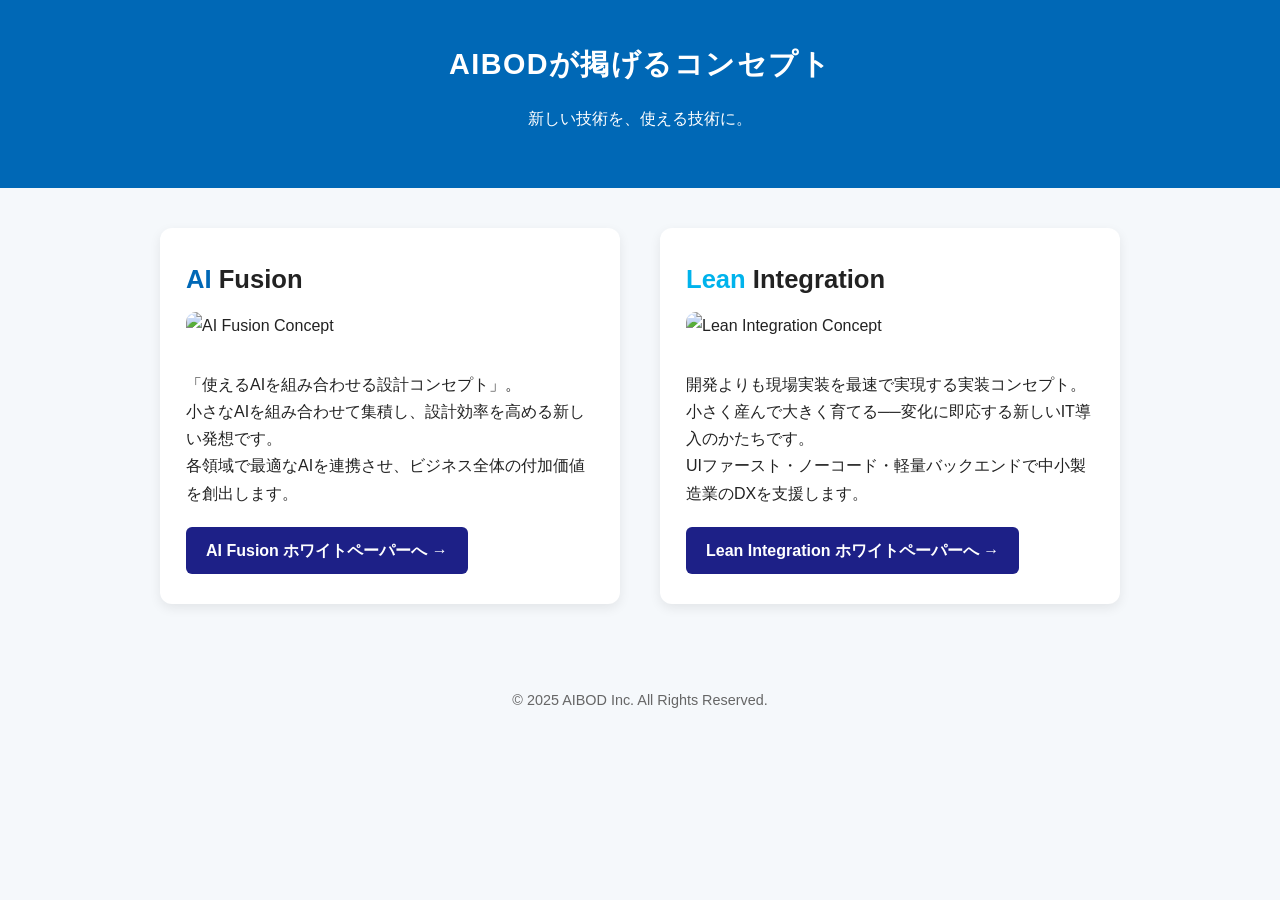
==== index.html @ e81da899 "update index.html" ====
<!doctype html>
<html lang="ja">
<head>
  <meta charset="utf-8">
  <title>AIBOD Concepts｜AI Fusion & Lean Integration</title>
  <meta name="viewport" content="width=device-width, initial-scale=1">
  <style>
    :root {
      --blue: #0068b6;
      --light-blue: #00b3ec;
      --deep-blue: #1d2087;
      --gray-bg: #f5f8fb;
      --text: #222;
    }
    body {
      font-family: -apple-system, BlinkMacSystemFont, "Hiragino Sans", "Meiryo", sans-serif;
      margin: 0;
      background: var(--gray-bg);
      color: var(--text);
      line-height: 1.7;
    }
    header {
      background: var(--blue);
      color: white;
      padding: 40px 20px;
      text-align: center;
    }
    header h1 {
      margin: 0;
      font-size: 1.8rem;
      letter-spacing: .05em;
    }
    .container {
      max-width: 960px;
      margin: 0 auto;
      padding: 40px 20px;
      display: grid;
      gap: 40px;
    }
    .card {
      background: white;
      border-radius: 12px;
      box-shadow: 0 4px 12px rgba(0,0,0,0.08);
      padding: 30px 26px;
      display: flex;
      flex-direction: column;
      justify-content: space-between;
      transition: transform .25s ease, box-shadow .25s ease;
    }
    .card:hover {
      transform: translateY(-4px);
      box-shadow: 0 6px 18px rgba(0,0,0,0.12);
    }
    .card h2 {
      margin: 0;
      font-size: 1.6rem;
    }
    .card p {
      margin: 12px 0 20px;
    }
    .link-btn {
      align-self: flex-start;
      background: var(--deep-blue);
      color: #fff;
      padding: 10px 20px;
      border-radius: 6px;
      text-decoration: none;
      font-weight: 600;
      transition: background .2s ease;
    }
    .link-btn:hover {
      background: var(--blue);
    }
    .fusion h2 span {
      color: var(--blue);
    }
    .lean h2 span {
      color: var(--light-blue);
    }
    footer {
      text-align: center;
      padding: 30px 10px 50px;
      color: #666;
      font-size: .9rem;
    }
    img.hero {
      width: 100%;
      max-width: 320px;
      border-radius: 10px;
      margin: 10px 0 20px;
    }
    @media (min-width: 700px) {
      .container {
        grid-template-columns: 1fr 1fr;
      }
    }
  </style>
</head>
<body>
  <header>
    <h1>AIBODが掲げるコンセプト</h1>
    <p>新しい技術を、使える技術に。</p>
  </header>

  <main class="container">

    <section class="card fusion">
      <h2><span>AI</span> Fusion</h2>
      <img src="dd6811ca-0cfc-44b3-9675-d0b8c3b91d44.png" alt="AI Fusion Concept" class="hero">
      <p>
        「使えるAIを組み合わせる設計コンセプト」。<br>
        小さなAIを組み合わせて集積し、設計効率を高める新しい発想です。<br>
        各領域で最適なAIを連携させ、ビジネス全体の付加価値を創出します。
      </p>
      <a href="aifusion/" class="link-btn">AI Fusion ホワイトペーパーへ →</a>
    </section>

    <section class="card lean">
      <h2><span>Lean</span> Integration</h2>
      <img src="https://aibod-github.github.io/aibod-whitepapers/images/lean_integration.png" alt="Lean Integration Concept" class="hero">
      <p>
        開発よりも現場実装を最速で実現する実装コンセプト。<br>
        小さく産んで大きく育てる──変化に即応する新しいIT導入のかたちです。<br>
        UIファースト・ノーコード・軽量バックエンドで中小製造業のDXを支援します。
      </p>
      <a href="leanintegration/" class="link-btn">Lean Integration ホワイトペーパーへ →</a>
    </section>

  </main>

  <footer>
    <p>© 2025 AIBOD Inc. All Rights Reserved.</p>
  </footer>
</body>
</html>
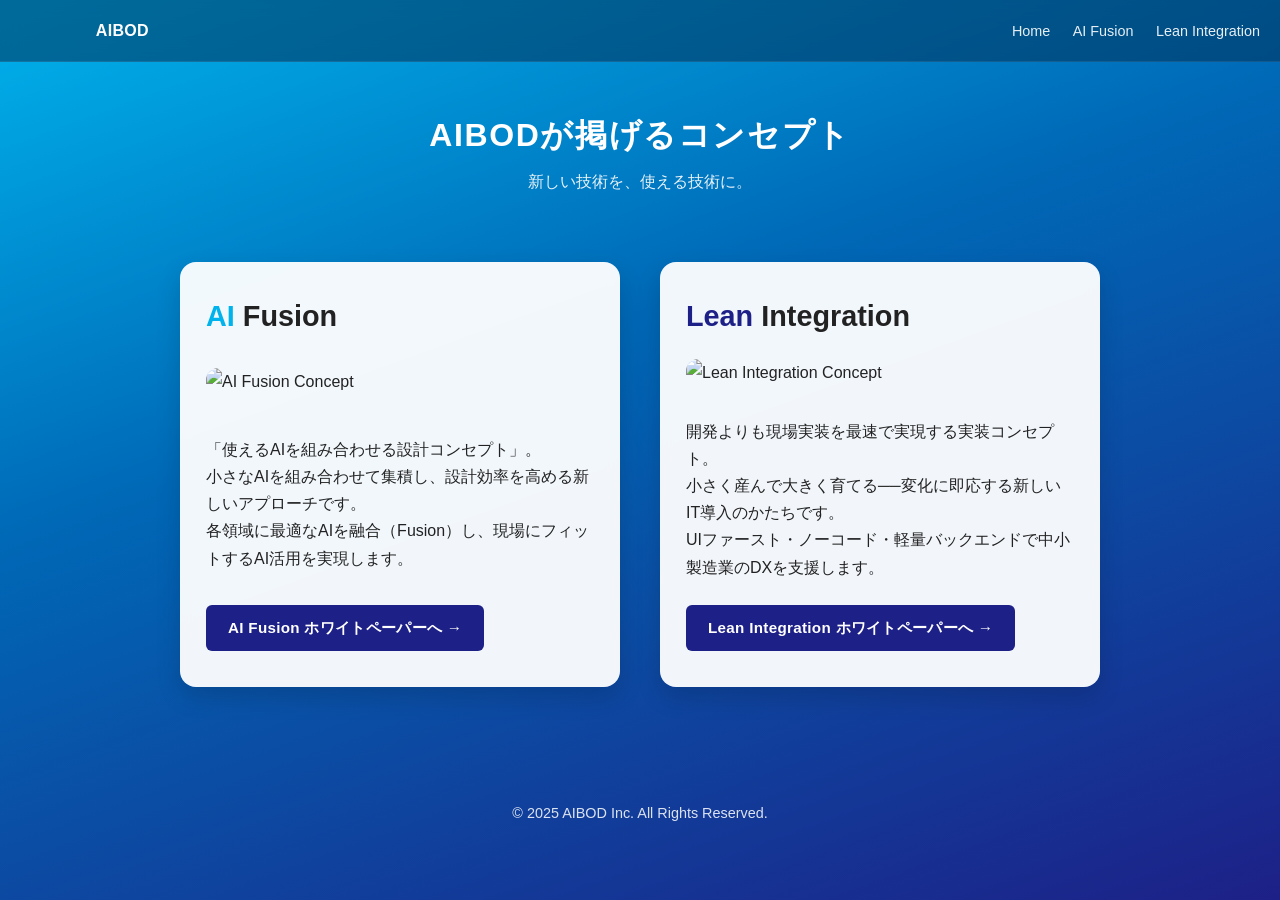
==== commit 4d40d82d: "update" ====
--- a/index.html
+++ b/index.html
@@ -6,116 +6,230 @@
   <meta name="viewport" content="width=device-width, initial-scale=1">
   <style>
     :root {
-      --blue: #0068b6;
-      --light-blue: #00b3ec;
-      --deep-blue: #1d2087;
-      --gray-bg: #f5f8fb;
+      --blue-light: #00b3ec;
+      --blue-mid: #0068b6;
+      --blue-deep: #1d2087;
       --text: #222;
     }
+
+    * {
+      box-sizing: border-box;
+    }
+
     body {
       font-family: -apple-system, BlinkMacSystemFont, "Hiragino Sans", "Meiryo", sans-serif;
       margin: 0;
-      background: var(--gray-bg);
       color: var(--text);
       line-height: 1.7;
-    }
+      background: linear-gradient(160deg, var(--blue-light) 0%, var(--blue-mid) 40%, var(--blue-deep) 100%);
+      min-height: 100vh;
+      display: flex;
+      flex-direction: column;
+      padding-top: 62px; /* navbar分 */
+    }
+
+    /* --- Navbar --- */
+    .navbar {
+      position: fixed;
+      top: 0;
+      left: 0;
+      right: 0;
+      height: 62px;
+      background: rgba(0, 50, 90, 0.55);
+      backdrop-filter: blur(10px);
+      display: flex;
+      align-items: center;
+      justify-content: space-between;
+      padding: 0 20px;
+      z-index: 100;
+      border-bottom: 1px solid rgba(255, 255, 255, 0.08);
+    }
+    .nav-left {
+      display: flex;
+      align-items: center;
+      gap: 10px;
+    }
+    .logo-box {
+      width: 34px;
+      height: 34px;
+      border: 2px solid #fff;
+      border-radius: 8px;
+      display: flex;
+      align-items: center;
+      justify-content: center;
+      font-weight: 700;
+      color: #fff;
+      font-size: 0.78rem;
+      letter-spacing: -0.03em;
+    }
+    .nav-title {
+      color: #fff;
+      font-weight: 600;
+      letter-spacing: .02em;
+    }
+    .nav-right a {
+      color: #fff;
+      text-decoration: none;
+      margin-left: 18px;
+      font-size: 0.9rem;
+      opacity: 0.9;
+      transition: opacity 0.2s ease;
+    }
+    .nav-right a:hover {
+      opacity: 1;
+    }
+
     header {
-      background: var(--blue);
-      color: white;
-      padding: 40px 20px;
       text-align: center;
+      color: #fff;
+      padding: 46px 20px 30px;
     }
     header h1 {
+      font-size: 2.0rem;
       margin: 0;
-      font-size: 1.8rem;
-      letter-spacing: .05em;
-    }
+      letter-spacing: 0.05em;
+    }
+    header p {
+      font-size: 1rem;
+      opacity: 0.9;
+      margin-top: 6px;
+    }
+
     .container {
+      display: grid;
+      gap: 40px;
       max-width: 960px;
       margin: 0 auto;
-      padding: 40px 20px;
-      display: grid;
-      gap: 40px;
-    }
+      padding: 20px 20px 80px;
+    }
+
+    @media (min-width: 720px) {
+      .container {
+        grid-template-columns: 1fr 1fr;
+      }
+    }
+
     .card {
-      background: white;
-      border-radius: 12px;
-      box-shadow: 0 4px 12px rgba(0,0,0,0.08);
-      padding: 30px 26px;
+      background: rgba(255, 255, 255, 0.95);
+      border-radius: 16px;
+      box-shadow: 0 10px 25px rgba(0, 0, 0, 0.15);
+      padding: 30px 26px 36px;
+      text-align: left;
       display: flex;
       flex-direction: column;
       justify-content: space-between;
-      transition: transform .25s ease, box-shadow .25s ease;
-    }
+      transition: transform 0.3s ease, box-shadow 0.3s ease;
+      backdrop-filter: blur(6px);
+      animation: fadeInUp 1s ease both;
+    }
+
     .card:hover {
-      transform: translateY(-4px);
-      box-shadow: 0 6px 18px rgba(0,0,0,0.12);
-    }
+      transform: translateY(-6px);
+      box-shadow: 0 16px 30px rgba(0, 0, 0, 0.25);
+    }
+
     .card h2 {
-      margin: 0;
-      font-size: 1.6rem;
-    }
+      font-size: 1.8rem;
+      margin: 0 0 8px;
+    }
+
     .card p {
-      margin: 12px 0 20px;
-    }
+      margin: 12px 0 24px;
+    }
+
+    .card img.hero {
+      width: 100%;
+      max-width: 340px;
+      border-radius: 12px;
+      margin: 10px 0 20px;
+    }
+
     .link-btn {
       align-self: flex-start;
-      background: var(--deep-blue);
-      color: #fff;
-      padding: 10px 20px;
+      background: var(--blue-deep);
+      color: #fff;
+      padding: 10px 22px;
       border-radius: 6px;
       text-decoration: none;
       font-weight: 600;
-      transition: background .2s ease;
-    }
+      font-size: 0.95rem;
+      letter-spacing: 0.02em;
+      transition: background 0.25s ease;
+    }
+
     .link-btn:hover {
-      background: var(--blue);
-    }
+      background: var(--blue-mid);
+    }
+
     .fusion h2 span {
-      color: var(--blue);
-    }
+      color: var(--blue-light);
+    }
+
     .lean h2 span {
-      color: var(--light-blue);
-    }
+      color: var(--blue-deep);
+    }
+
     footer {
       text-align: center;
-      padding: 30px 10px 50px;
-      color: #666;
-      font-size: .9rem;
-    }
-    img.hero {
-      width: 100%;
-      max-width: 320px;
-      border-radius: 10px;
-      margin: 10px 0 20px;
-    }
-    @media (min-width: 700px) {
-      .container {
-        grid-template-columns: 1fr 1fr;
+      padding: 20px 10px 50px;
+      color: rgba(255, 255, 255, 0.85);
+      font-size: 0.9rem;
+    }
+
+    @keyframes fadeInUp {
+      from {opacity: 0; transform: translateY(20px);}
+      to {opacity: 1; transform: translateY(0);}
+    }
+
+    .card:nth-child(1) { animation-delay: 0.2s; }
+    .card:nth-child(2) { animation-delay: 0.4s; }
+
+    /* small screens */
+    @media (max-width: 540px) {
+      .nav-right {
+        display: none;
+      }
+      header {
+        padding-top: 34px;
       }
     }
   </style>
 </head>
 <body>
+
+  <!-- ナビゲーション -->
+  <nav class="navbar">
+    <div class="nav-left">
+      <img src="images/aibod-logo.svg" alt="AIBOD" style="height:128px;">
+      <div class="nav-title">AIBOD</div>
+    </div>
+    <div class="nav-right">
+      <a href="#">Home</a>
+      <a href="#aifusion">AI Fusion</a>
+      <a href="#leanintegration">Lean Integration</a>
+    </div>
+  </nav>
+
   <header>
     <h1>AIBODが掲げるコンセプト</h1>
     <p>新しい技術を、使える技術に。</p>
   </header>
 
   <main class="container">
-
-    <section class="card fusion">
+    <!-- AI Fusion -->
+    <section class="card fusion" id="aifusion">
       <h2><span>AI</span> Fusion</h2>
       <img src="dd6811ca-0cfc-44b3-9675-d0b8c3b91d44.png" alt="AI Fusion Concept" class="hero">
       <p>
         「使えるAIを組み合わせる設計コンセプト」。<br>
-        小さなAIを組み合わせて集積し、設計効率を高める新しい発想です。<br>
-        各領域で最適なAIを連携させ、ビジネス全体の付加価値を創出します。
+        小さなAIを組み合わせて集積し、設計効率を高める新しいアプローチです。<br>
+        各領域に最適なAIを融合（Fusion）し、現場にフィットするAI活用を実現します。
       </p>
-      <a href="aifusion/" class="link-btn">AI Fusion ホワイトペーパーへ →</a>
+      <a href="aifusion/aifusion.html" class="link-btn">AI Fusion ホワイトペーパーへ →</a>
     </section>
 
-    <section class="card lean">
+    <!-- Lean Integration -->
+    <section class="card lean" id="leanintegration">
       <h2><span>Lean</span> Integration</h2>
       <img src="https://aibod-github.github.io/aibod-whitepapers/images/lean_integration.png" alt="Lean Integration Concept" class="hero">
       <p>
@@ -123,14 +237,14 @@
         小さく産んで大きく育てる──変化に即応する新しいIT導入のかたちです。<br>
         UIファースト・ノーコード・軽量バックエンドで中小製造業のDXを支援します。
       </p>
-      <a href="leanintegration/" class="link-btn">Lean Integration ホワイトペーパーへ →</a>
+      <a href="leanintegration/li.html" class="link-btn">Lean Integration ホワイトペーパーへ →</a>
     </section>
-
   </main>
 
   <footer>
     <p>© 2025 AIBOD Inc. All Rights Reserved.</p>
   </footer>
+
 </body>
 </html>
 
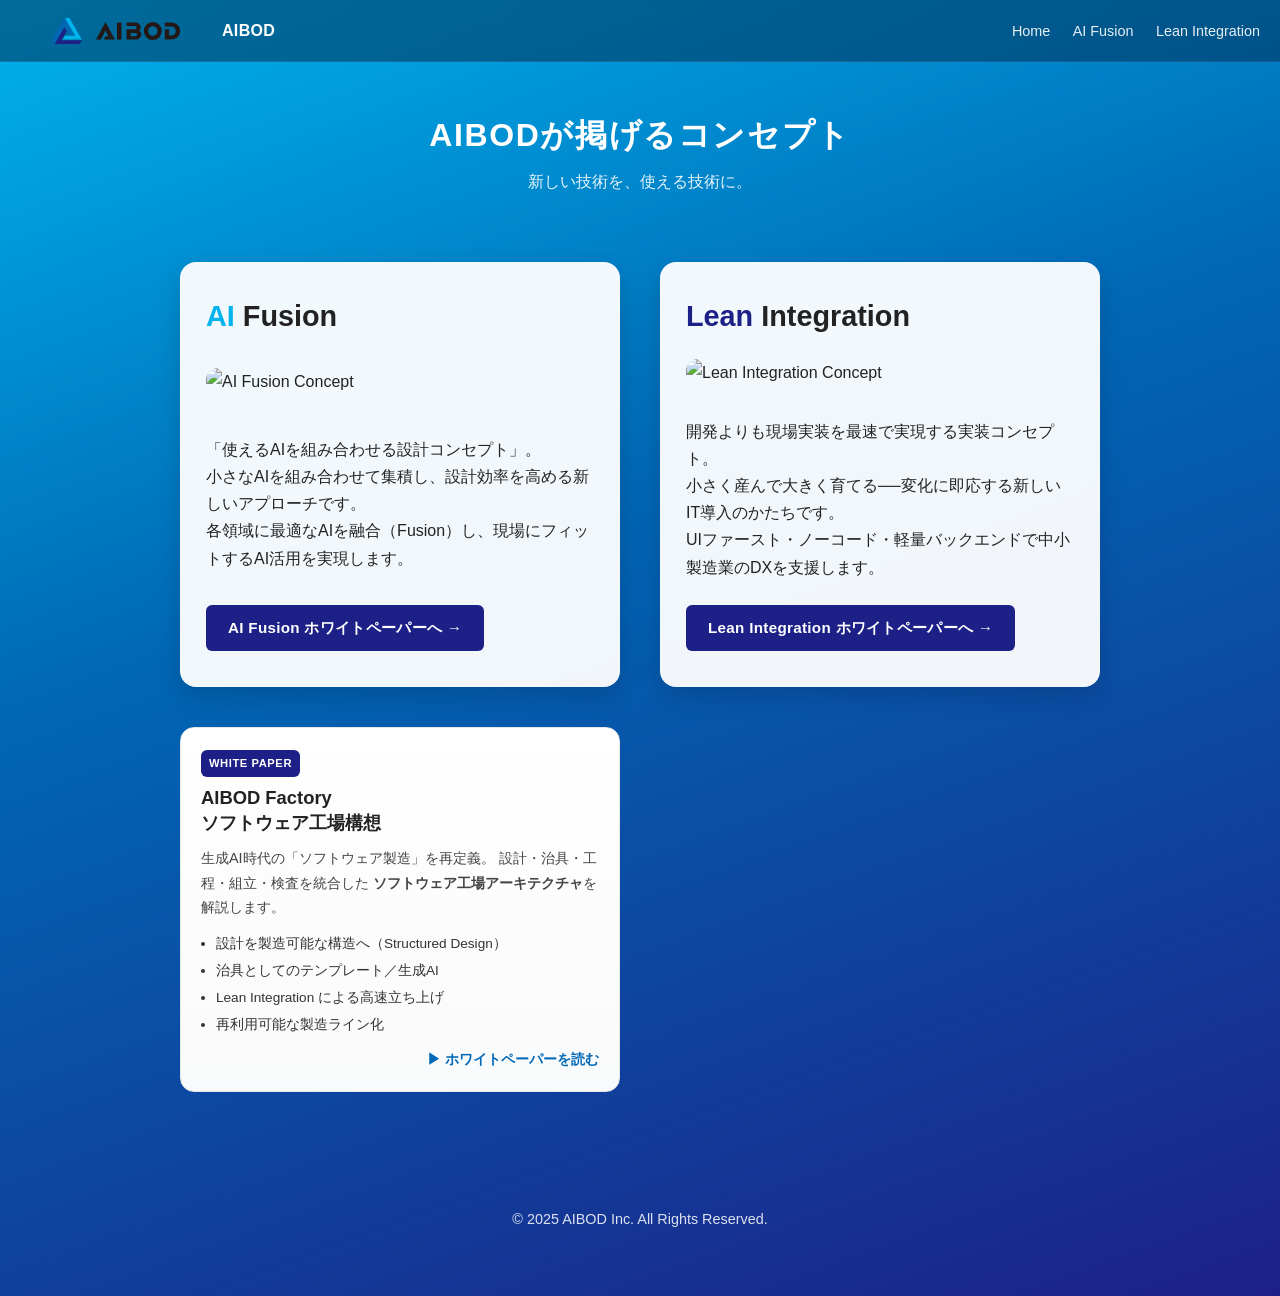
==== commit 84146647: "add factory" ====
--- a/index.html
+++ b/index.html
@@ -144,6 +144,67 @@
       margin: 10px 0 20px;
     }
 
+    .paper-card {
+      display: block;
+      text-decoration: none;
+      color: inherit;
+    }
+
+    .paper-card-inner {
+      height: 100%;
+      border-radius: 14px;
+      border: 1px solid #e5e7eb;
+      padding: 20px;
+      background: linear-gradient(180deg, #ffffff 0%, #f9fafb 100%);
+      transition: transform 0.2s ease, box-shadow 0.2s ease;
+    }
+
+    .paper-card-inner:hover {
+      transform: translateY(-4px);
+      box-shadow: 0 10px 25px rgba(0, 0, 0, 0.08);
+    }
+
+    .paper-card-header h3 {
+      font-size: 1.15rem;
+      line-height: 1.4;
+      margin: 8px 0 6px;
+    }
+
+    .paper-badge {
+      display: inline-block;
+      font-size: 0.7rem;
+      letter-spacing: 0.05em;
+      padding: 4px 8px;
+      border-radius: 6px;
+      background: #1d2087;
+      color: white;
+      font-weight: 600;
+    }
+
+    .paper-desc {
+      font-size: 0.9rem;
+      color: #444;
+      margin: 10px 0 12px;
+    }
+
+    .paper-points {
+      padding-left: 1.1em;
+      font-size: 0.85rem;
+      color: #333;
+      margin: 0 0 12px;
+    }
+
+    .paper-points li {
+      margin-bottom: 4px;
+    }
+
+    .paper-card-footer {
+      text-align: right;
+      font-size: 0.85rem;
+      font-weight: 600;
+      color: #0068b6;
+    }
+
     .link-btn {
       align-self: flex-start;
       background: var(--blue-deep);
@@ -239,6 +300,33 @@
       </p>
       <a href="leanintegration/li.html" class="link-btn">Lean Integration ホワイトペーパーへ →</a>
     </section>
+
+    <!-- Factory -->
+    <a class="paper-card" href="./factory/factory.html">
+      <div class="paper-card-inner">
+        <div class="paper-card-header">
+          <span class="paper-badge">WHITE PAPER</span>
+          <h3>AIBOD Factory<br>ソフトウェア工場構想</h3>
+        </div>
+        <div class="paper-card-body">
+          <p class="paper-desc">
+            生成AI時代の「ソフトウェア製造」を再定義。
+            設計・治具・工程・組立・検査を統合した
+            <strong>ソフトウェア工場アーキテクチャ</strong>を解説します。
+          </p>
+          <ul class="paper-points">
+            <li>設計を製造可能な構造へ（Structured Design）</li>
+            <li>治具としてのテンプレート／生成AI</li>
+            <li>Lean Integration による高速立ち上げ</li>
+            <li>再利用可能な製造ライン化</li>
+          </ul>
+        </div>
+        <div class="paper-card-footer">
+          <span class="paper-link">▶ ホワイトペーパーを読む</span>
+        </div>
+      </div>
+    </a>
+    
   </main>
 
   <footer>
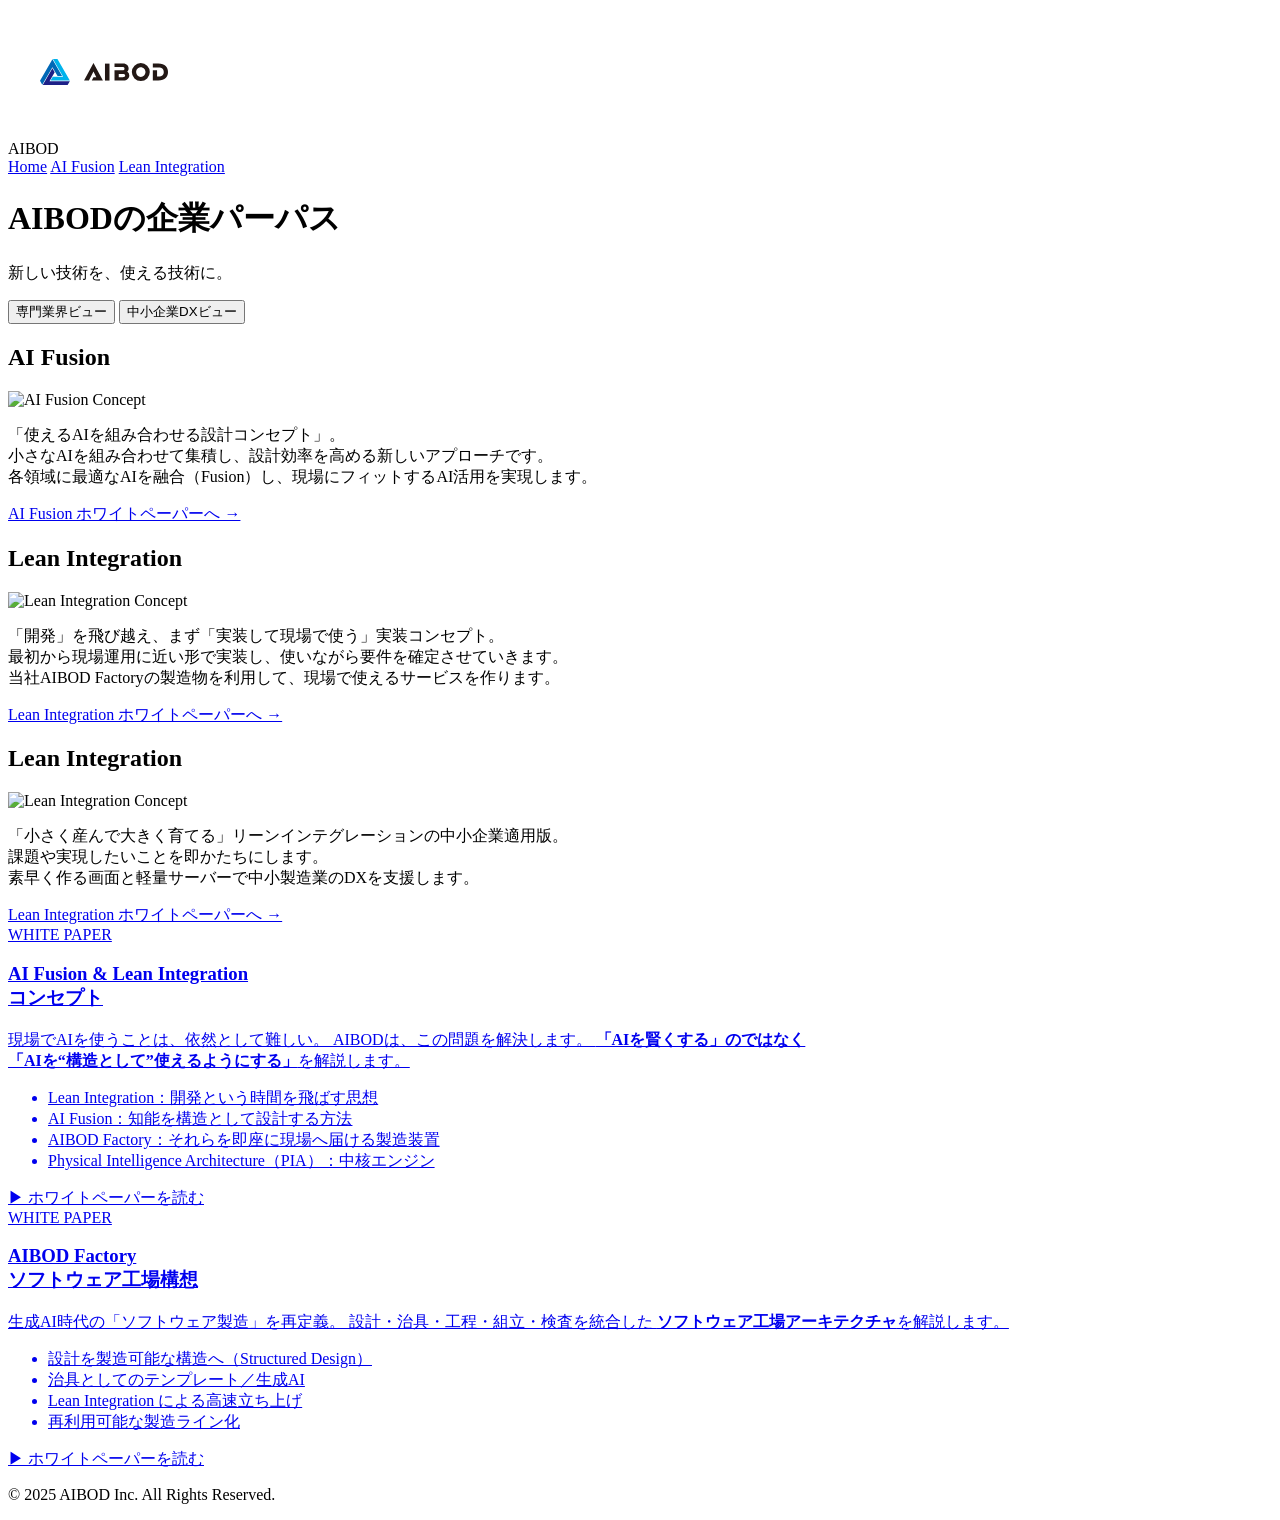
==== commit 323501f2: "li update" ====
--- a/index.html
+++ b/index.html
@@ -4,257 +4,7 @@
   <meta charset="utf-8">
   <title>AIBOD Concepts｜AI Fusion & Lean Integration</title>
   <meta name="viewport" content="width=device-width, initial-scale=1">
-  <style>
-    :root {
-      --blue-light: #00b3ec;
-      --blue-mid: #0068b6;
-      --blue-deep: #1d2087;
-      --text: #222;
-    }
-
-    * {
-      box-sizing: border-box;
-    }
-
-    body {
-      font-family: -apple-system, BlinkMacSystemFont, "Hiragino Sans", "Meiryo", sans-serif;
-      margin: 0;
-      color: var(--text);
-      line-height: 1.7;
-      background: linear-gradient(160deg, var(--blue-light) 0%, var(--blue-mid) 40%, var(--blue-deep) 100%);
-      min-height: 100vh;
-      display: flex;
-      flex-direction: column;
-      padding-top: 62px; /* navbar分 */
-    }
-
-    /* --- Navbar --- */
-    .navbar {
-      position: fixed;
-      top: 0;
-      left: 0;
-      right: 0;
-      height: 62px;
-      background: rgba(0, 50, 90, 0.55);
-      backdrop-filter: blur(10px);
-      display: flex;
-      align-items: center;
-      justify-content: space-between;
-      padding: 0 20px;
-      z-index: 100;
-      border-bottom: 1px solid rgba(255, 255, 255, 0.08);
-    }
-    .nav-left {
-      display: flex;
-      align-items: center;
-      gap: 10px;
-    }
-    .logo-box {
-      width: 34px;
-      height: 34px;
-      border: 2px solid #fff;
-      border-radius: 8px;
-      display: flex;
-      align-items: center;
-      justify-content: center;
-      font-weight: 700;
-      color: #fff;
-      font-size: 0.78rem;
-      letter-spacing: -0.03em;
-    }
-    .nav-title {
-      color: #fff;
-      font-weight: 600;
-      letter-spacing: .02em;
-    }
-    .nav-right a {
-      color: #fff;
-      text-decoration: none;
-      margin-left: 18px;
-      font-size: 0.9rem;
-      opacity: 0.9;
-      transition: opacity 0.2s ease;
-    }
-    .nav-right a:hover {
-      opacity: 1;
-    }
-
-    header {
-      text-align: center;
-      color: #fff;
-      padding: 46px 20px 30px;
-    }
-    header h1 {
-      font-size: 2.0rem;
-      margin: 0;
-      letter-spacing: 0.05em;
-    }
-    header p {
-      font-size: 1rem;
-      opacity: 0.9;
-      margin-top: 6px;
-    }
-
-    .container {
-      display: grid;
-      gap: 40px;
-      max-width: 960px;
-      margin: 0 auto;
-      padding: 20px 20px 80px;
-    }
-
-    @media (min-width: 720px) {
-      .container {
-        grid-template-columns: 1fr 1fr;
-      }
-    }
-
-    .card {
-      background: rgba(255, 255, 255, 0.95);
-      border-radius: 16px;
-      box-shadow: 0 10px 25px rgba(0, 0, 0, 0.15);
-      padding: 30px 26px 36px;
-      text-align: left;
-      display: flex;
-      flex-direction: column;
-      justify-content: space-between;
-      transition: transform 0.3s ease, box-shadow 0.3s ease;
-      backdrop-filter: blur(6px);
-      animation: fadeInUp 1s ease both;
-    }
-
-    .card:hover {
-      transform: translateY(-6px);
-      box-shadow: 0 16px 30px rgba(0, 0, 0, 0.25);
-    }
-
-    .card h2 {
-      font-size: 1.8rem;
-      margin: 0 0 8px;
-    }
-
-    .card p {
-      margin: 12px 0 24px;
-    }
-
-    .card img.hero {
-      width: 100%;
-      max-width: 340px;
-      border-radius: 12px;
-      margin: 10px 0 20px;
-    }
-
-    .paper-card {
-      display: block;
-      text-decoration: none;
-      color: inherit;
-    }
-
-    .paper-card-inner {
-      height: 100%;
-      border-radius: 14px;
-      border: 1px solid #e5e7eb;
-      padding: 20px;
-      background: linear-gradient(180deg, #ffffff 0%, #f9fafb 100%);
-      transition: transform 0.2s ease, box-shadow 0.2s ease;
-    }
-
-    .paper-card-inner:hover {
-      transform: translateY(-4px);
-      box-shadow: 0 10px 25px rgba(0, 0, 0, 0.08);
-    }
-
-    .paper-card-header h3 {
-      font-size: 1.15rem;
-      line-height: 1.4;
-      margin: 8px 0 6px;
-    }
-
-    .paper-badge {
-      display: inline-block;
-      font-size: 0.7rem;
-      letter-spacing: 0.05em;
-      padding: 4px 8px;
-      border-radius: 6px;
-      background: #1d2087;
-      color: white;
-      font-weight: 600;
-    }
-
-    .paper-desc {
-      font-size: 0.9rem;
-      color: #444;
-      margin: 10px 0 12px;
-    }
-
-    .paper-points {
-      padding-left: 1.1em;
-      font-size: 0.85rem;
-      color: #333;
-      margin: 0 0 12px;
-    }
-
-    .paper-points li {
-      margin-bottom: 4px;
-    }
-
-    .paper-card-footer {
-      text-align: right;
-      font-size: 0.85rem;
-      font-weight: 600;
-      color: #0068b6;
-    }
-
-    .link-btn {
-      align-self: flex-start;
-      background: var(--blue-deep);
-      color: #fff;
-      padding: 10px 22px;
-      border-radius: 6px;
-      text-decoration: none;
-      font-weight: 600;
-      font-size: 0.95rem;
-      letter-spacing: 0.02em;
-      transition: background 0.25s ease;
-    }
-
-    .link-btn:hover {
-      background: var(--blue-mid);
-    }
-
-    .fusion h2 span {
-      color: var(--blue-light);
-    }
-
-    .lean h2 span {
-      color: var(--blue-deep);
-    }
-
-    footer {
-      text-align: center;
-      padding: 20px 10px 50px;
-      color: rgba(255, 255, 255, 0.85);
-      font-size: 0.9rem;
-    }
-
-    @keyframes fadeInUp {
-      from {opacity: 0; transform: translateY(20px);}
-      to {opacity: 1; transform: translateY(0);}
-    }
-
-    .card:nth-child(1) { animation-delay: 0.2s; }
-    .card:nth-child(2) { animation-delay: 0.4s; }
-
-    /* small screens */
-    @media (max-width: 540px) {
-      .nav-right {
-        display: none;
-      }
-      header {
-        padding-top: 34px;
-      }
-    }
-  </style>
+  <link rel="stylesheet" href="style.css">
 </head>
 <body>
 
@@ -272,9 +22,19 @@
   </nav>
 
   <header>
-    <h1>AIBODが掲げるコンセプト</h1>
+    <h1>AIBODの企業パーパス</h1>
     <p>新しい技術を、使える技術に。</p>
   </header>
+
+  <!-- ▼ ビューモード切替 ▼ -->
+  <div class="mode-switch" aria-label="表示モード切り替え">
+    <button class="mode-btn active" data-mode="advanced">
+      専門業界ビュー
+    </button>
+    <button class="mode-btn" data-mode="sme">
+      中小企業DXビュー
+    </button>
+  </div>
 
   <main class="container">
     <!-- AI Fusion -->
@@ -290,16 +50,53 @@
     </section>
 
     <!-- Lean Integration -->
-    <section class="card lean" id="leanintegration">
+    <section class="card lean" id="leanintegration" data-mode="advanced">
       <h2><span>Lean</span> Integration</h2>
       <img src="https://aibod-github.github.io/aibod-whitepapers/images/lean_integration.png" alt="Lean Integration Concept" class="hero">
       <p>
-        開発よりも現場実装を最速で実現する実装コンセプト。<br>
-        小さく産んで大きく育てる──変化に即応する新しいIT導入のかたちです。<br>
-        UIファースト・ノーコード・軽量バックエンドで中小製造業のDXを支援します。
+        「開発」を飛び越え、まず「実装して現場で使う」実装コンセプト。<br>
+        最初から現場運用に近い形で実装し、使いながら要件を確定させていきます。<br>
+        当社AIBOD Factoryの製造物を利用して、現場で使えるサービスを作ります。
       </p>
       <a href="leanintegration/li.html" class="link-btn">Lean Integration ホワイトペーパーへ →</a>
     </section>
+    <section class="card lean" id="leanintegrationsmb" data-mode="sme">
+      <h2><span>Lean</span> Integration</h2>
+      <img src="https://aibod-github.github.io/aibod-whitepapers/images/lean_integration.png" alt="Lean Integration Concept" class="hero">
+      <p>
+        「小さく産んで大きく育てる」リーンインテグレーションの中小企業適用版。<br>
+        課題や実現したいことを即かたちにします。<br>
+        素早く作る画面と軽量サーバーで中小製造業のDXを支援します。
+      </p>
+      <a href="leanintegration/li_smb.html" class="link-btn">Lean Integration ホワイトペーパーへ →</a>
+    </section>
+
+    <!-- Concepts -->
+    <a class="paper-card" href="./concepts/li_ai_fusion.html">
+      <div class="paper-card-inner">
+        <div class="paper-card-header">
+          <span class="paper-badge">WHITE PAPER</span>
+          <h3>AI Fusion & Lean Integration<br>コンセプト</h3>
+        </div>
+        <div class="paper-card-body">
+          <p class="paper-desc">
+            現場でAIを使うことは、依然として難しい。
+            AIBODは、この問題を解決します。
+            <strong>「AIを賢くする」のではなく</strong><br>
+            <strong>「AIを“構造として”使えるようにする」</strong>を解説します。
+          </p>
+          <ul class="paper-points">
+            <li>Lean Integration：開発という時間を飛ばす思想</li>
+            <li>AI Fusion：知能を構造として設計する方法</li>
+            <li>AIBOD Factory：それらを即座に現場へ届ける製造装置</li>
+            <li>Physical Intelligence Architecture（PIA）：中核エンジン</li>
+          </ul>
+        </div>
+        <div class="paper-card-footer">
+          <span class="paper-link">▶ ホワイトペーパーを読む</span>
+        </div>
+      </div>
+    </a>
 
     <!-- Factory -->
     <a class="paper-card" href="./factory/factory.html">
@@ -326,13 +123,37 @@
         </div>
       </div>
     </a>
-    
+
   </main>
 
   <footer>
     <p>© 2025 AIBOD Inc. All Rights Reserved.</p>
   </footer>
 
+  <script>
+    // Mode switching functionality
+    document.addEventListener('DOMContentLoaded', function() {
+      const modeButtons = document.querySelectorAll('.mode-btn');
+
+      modeButtons.forEach(button => {
+        button.addEventListener('click', function() {
+          const selectedMode = this.getAttribute('data-mode');
+
+          // Update active button state
+          modeButtons.forEach(btn => btn.classList.remove('active'));
+          this.classList.add('active');
+
+          // Update body class to switch views
+          if (selectedMode === 'sme') {
+            document.body.classList.add('sme-mode');
+          } else {
+            document.body.classList.remove('sme-mode');
+          }
+        });
+      });
+    });
+  </script>
+
 </body>
 </html>
 
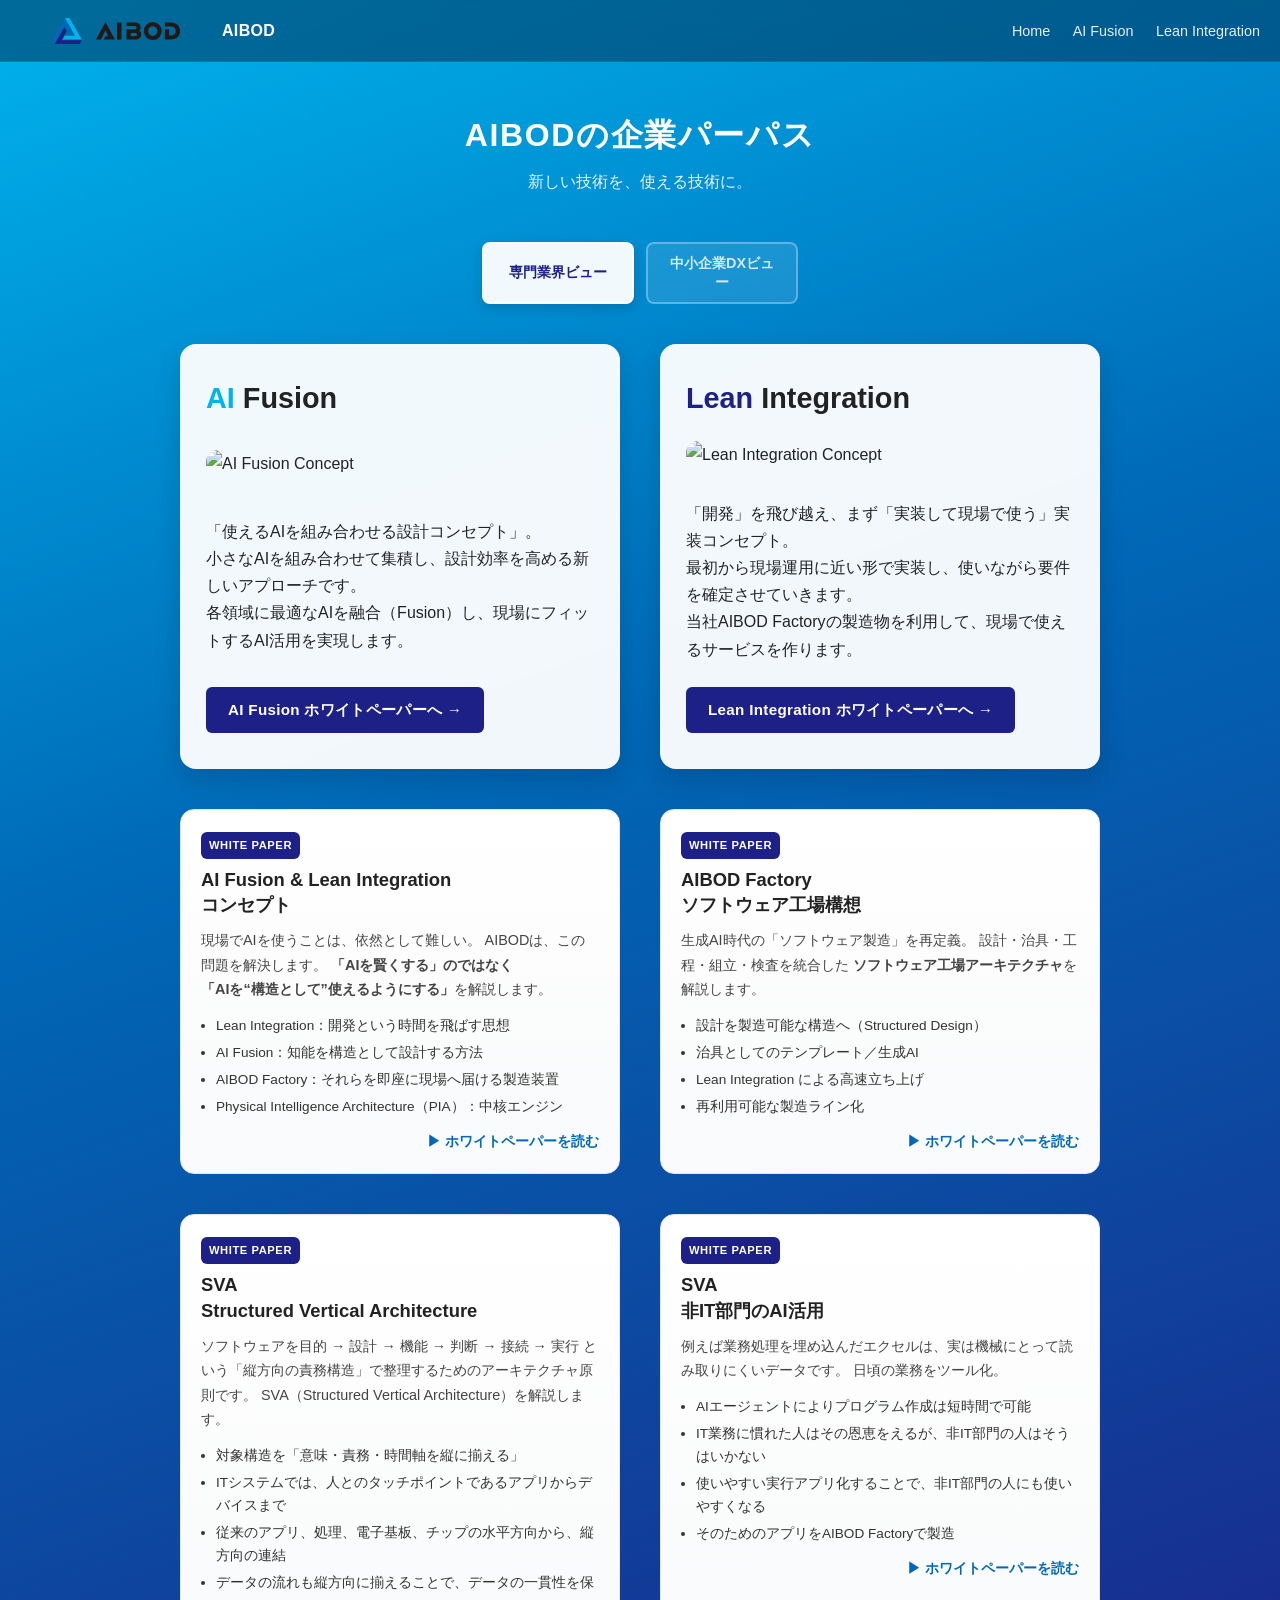
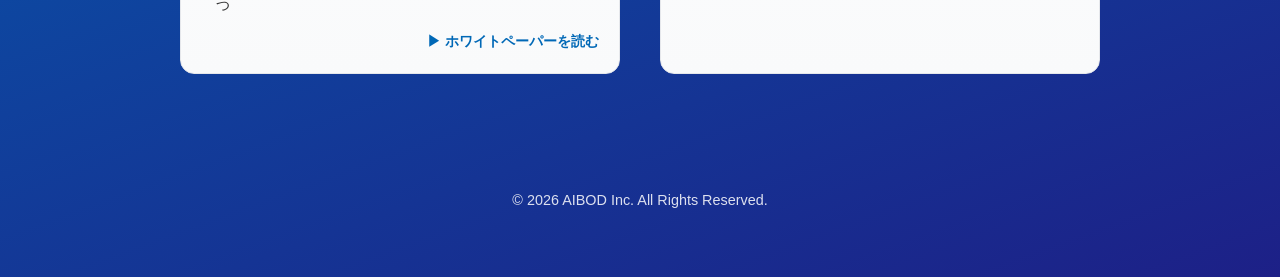
==== commit b6925a85: "update" ====
--- a/index.html
+++ b/index.html
@@ -60,7 +60,7 @@
       </p>
       <a href="leanintegration/li.html" class="link-btn">Lean Integration ホワイトペーパーへ →</a>
     </section>
-    <section class="card lean" id="leanintegrationsmb" data-mode="sme">
+    <section class="card lean" id="leanintegrationsme" data-mode="sme">
       <h2><span>Lean</span> Integration</h2>
       <img src="https://aibod-github.github.io/aibod-whitepapers/images/lean_integration.png" alt="Lean Integration Concept" class="hero">
       <p>
@@ -68,10 +68,10 @@
         課題や実現したいことを即かたちにします。<br>
         素早く作る画面と軽量サーバーで中小製造業のDXを支援します。
       </p>
-      <a href="leanintegration/li_smb.html" class="link-btn">Lean Integration ホワイトペーパーへ →</a>
+      <a href="leanintegration/li_sme.html" class="link-btn">Lean Integration ホワイトペーパーへ →</a>
     </section>
 
-    <!-- Concepts -->
+    <!-- AI Fusion & Lean Integration -->
     <a class="paper-card" href="./concepts/li_ai_fusion.html">
       <div class="paper-card-inner">
         <div class="paper-card-header">
@@ -124,10 +124,59 @@
       </div>
     </a>
 
+    <!-- SVA / NonIT -->
+    <a class="paper-card" href="./sva/sva_overview.html" data-mode="advanced">
+      <div class="paper-card-inner">
+        <div class="paper-card-header">
+          <span class="paper-badge">WHITE PAPER</span>
+          <h3>SVA<br>Structured Vertical Architecture</h3>
+        </div>
+        <div class="paper-card-body">
+          <p class="paper-desc">
+            ソフトウェアを<strong></strong>目的 → 設計 → 機能 → 判断 → 接続 → 実行</strong>
+            という「縦方向の責務構造」で整理するためのアーキテクチャ原則です。
+            SVA（Structured Vertical Architecture）を解説します。
+          </p>
+          <ul class="paper-points">
+            <li>対象構造を「意味・責務・時間軸を縦に揃える」</li>
+            <li>ITシステムでは、人とのタッチポイントであるアプリからデバイスまで</li>
+            <li>従来のアプリ、処理、電子基板、チップの水平方向から、縦方向の連結</li>
+            <li>データの流れも縦方向に揃えることで、データの一貫性を保つ</li>
+          </ul>
+        </div>
+        <div class="paper-card-footer">
+          <span class="paper-link">▶ ホワイトペーパーを読む</span>
+        </div>
+      </div>
+    </a>
+    <a class="paper-card" href="./for_non_it/ai_for_nonit.html" data-mode="sme">
+      <div class="paper-card-inner">
+        <div class="paper-card-header">
+          <span class="paper-badge">WHITE PAPER</span>
+          <h3>SVA<br>非IT部門のAI活用</h3>
+        </div>
+        <div class="paper-card-body">
+          <p class="paper-desc">
+            例えば業務処理を埋め込んだエクセルは、実は機械にとって読み取りにくいデータです。
+            日頃の業務をツール化。
+          </p>
+          <ul class="paper-points">
+            <li>AIエージェントによりプログラム作成は短時間で可能</li>
+            <li>IT業務に慣れた人はその恩恵をえるが、非IT部門の人はそうはいかない</li>
+            <li>使いやすい実行アプリ化することで、非IT部門の人にも使いやすくなる</li>
+            <li>そのためのアプリをAIBOD Factoryで製造</li>
+          </ul>
+        </div>
+        <div class="paper-card-footer">
+          <span class="paper-link">▶ ホワイトペーパーを読む</span>
+        </div>
+      </div>
+    </a>
+
   </main>
 
   <footer>
-    <p>© 2025 AIBOD Inc. All Rights Reserved.</p>
+    <p>© 2026 AIBOD Inc. All Rights Reserved.</p>
   </footer>
 
   <script>
--- a/style.css
+++ b/style.css
@@ -0,0 +1,318 @@
+:root {
+  --blue-light: #00b3ec;
+  --blue-mid: #0068b6;
+  --blue-deep: #1d2087;
+  --text: #222;
+}
+
+* {
+  box-sizing: border-box;
+}
+
+body {
+  font-family: -apple-system, BlinkMacSystemFont, "Hiragino Sans", "Meiryo", sans-serif;
+  margin: 0;
+  color: var(--text);
+  line-height: 1.7;
+  background: linear-gradient(160deg, var(--blue-light) 0%, var(--blue-mid) 40%, var(--blue-deep) 100%);
+  min-height: 100vh;
+  display: flex;
+  flex-direction: column;
+  padding-top: 62px; /* navbar分 */
+}
+
+/* --- Navbar --- */
+.navbar {
+  position: fixed;
+  top: 0;
+  left: 0;
+  right: 0;
+  height: 62px;
+  background: rgba(0, 50, 90, 0.55);
+  backdrop-filter: blur(10px);
+  display: flex;
+  align-items: center;
+  justify-content: space-between;
+  padding: 0 20px;
+  z-index: 100;
+  border-bottom: 1px solid rgba(255, 255, 255, 0.08);
+}
+.nav-left {
+  display: flex;
+  align-items: center;
+  gap: 10px;
+}
+.logo-box {
+  width: 34px;
+  height: 34px;
+  border: 2px solid #fff;
+  border-radius: 8px;
+  display: flex;
+  align-items: center;
+  justify-content: center;
+  font-weight: 700;
+  color: #fff;
+  font-size: 0.78rem;
+  letter-spacing: -0.03em;
+}
+.nav-title {
+  color: #fff;
+  font-weight: 600;
+  letter-spacing: .02em;
+}
+.nav-right a {
+  color: #fff;
+  text-decoration: none;
+  margin-left: 18px;
+  font-size: 0.9rem;
+  opacity: 0.9;
+  transition: opacity 0.2s ease;
+}
+.nav-right a:hover {
+  opacity: 1;
+}
+
+header {
+  text-align: center;
+  color: #fff;
+  padding: 46px 20px 30px;
+}
+header h1 {
+  font-size: 2.0rem;
+  margin: 0;
+  letter-spacing: 0.05em;
+}
+header p {
+  font-size: 1rem;
+  opacity: 0.9;
+  margin-top: 6px;
+}
+
+.container {
+  display: grid;
+  gap: 40px;
+  max-width: 960px;
+  margin: 0 auto;
+  padding: 20px 20px 80px;
+}
+
+@media (min-width: 720px) {
+  .container {
+    grid-template-columns: 1fr 1fr;
+  }
+}
+
+.card {
+  background: rgba(255, 255, 255, 0.95);
+  border-radius: 16px;
+  box-shadow: 0 10px 25px rgba(0, 0, 0, 0.15);
+  padding: 30px 26px 36px;
+  text-align: left;
+  display: flex;
+  flex-direction: column;
+  justify-content: space-between;
+  transition: transform 0.3s ease, box-shadow 0.3s ease;
+  backdrop-filter: blur(6px);
+  animation: fadeInUp 1s ease both;
+}
+
+.card:hover {
+  transform: translateY(-6px);
+  box-shadow: 0 16px 30px rgba(0, 0, 0, 0.25);
+}
+
+.card h2 {
+  font-size: 1.8rem;
+  margin: 0 0 8px;
+}
+
+.card p {
+  margin: 12px 0 24px;
+}
+
+.card img.hero {
+  width: 100%;
+  max-width: 340px;
+  border-radius: 12px;
+  margin: 10px 0 20px;
+}
+
+.paper-card {
+  display: block;
+  text-decoration: none;
+  color: inherit;
+}
+
+.paper-card-inner {
+  height: 100%;
+  border-radius: 14px;
+  border: 1px solid #e5e7eb;
+  padding: 20px;
+  background: linear-gradient(180deg, #ffffff 0%, #f9fafb 100%);
+  transition: transform 0.2s ease, box-shadow 0.2s ease;
+}
+
+.paper-card-inner:hover {
+  transform: translateY(-4px);
+  box-shadow: 0 10px 25px rgba(0, 0, 0, 0.08);
+}
+
+.paper-card-header h3 {
+  font-size: 1.15rem;
+  line-height: 1.4;
+  margin: 8px 0 6px;
+}
+
+.paper-badge {
+  display: inline-block;
+  font-size: 0.7rem;
+  letter-spacing: 0.05em;
+  padding: 4px 8px;
+  border-radius: 6px;
+  background: #1d2087;
+  color: white;
+  font-weight: 600;
+}
+
+.paper-desc {
+  font-size: 0.9rem;
+  color: #444;
+  margin: 10px 0 12px;
+}
+
+.paper-points {
+  padding-left: 1.1em;
+  font-size: 0.85rem;
+  color: #333;
+  margin: 0 0 12px;
+}
+
+.paper-points li {
+  margin-bottom: 4px;
+}
+
+.paper-card-footer {
+  text-align: right;
+  font-size: 0.85rem;
+  font-weight: 600;
+  color: #0068b6;
+}
+
+.link-btn {
+  align-self: flex-start;
+  background: var(--blue-deep);
+  color: #fff;
+  padding: 10px 22px;
+  border-radius: 6px;
+  text-decoration: none;
+  font-weight: 600;
+  font-size: 0.95rem;
+  letter-spacing: 0.02em;
+  transition: background 0.25s ease;
+}
+
+.link-btn:hover {
+  background: var(--blue-mid);
+}
+
+.card[data-mode="sme"] .link-btn {
+  background: #2e7d32;
+}
+
+.card[data-mode="sme"] .link-btn:hover {
+  background: #1b5e20;
+}
+
+.fusion h2 span {
+  color: var(--blue-light);
+}
+
+.lean h2 span {
+  color: var(--blue-deep);
+}
+
+footer {
+  text-align: center;
+  padding: 20px 10px 50px;
+  color: rgba(255, 255, 255, 0.85);
+  font-size: 0.9rem;
+}
+
+@keyframes fadeInUp {
+  from {opacity: 0; transform: translateY(20px);}
+  to {opacity: 1; transform: translateY(0);}
+}
+
+.card:nth-child(1) { animation-delay: 0.2s; }
+.card:nth-child(2) { animation-delay: 0.4s; }
+
+/* small screens */
+@media (max-width: 540px) {
+  .nav-right {
+    display: none;
+  }
+  header {
+    padding-top: 34px;
+  }
+}
+
+/* --- Mode Switch --- */
+.mode-switch {
+  display: flex;
+  justify-content: center;
+  gap: 12px;
+  padding: 0 20px 20px;
+  max-width: 800px;
+  margin: 0 auto;
+}
+
+.mode-btn {
+  flex: 1;
+  padding: 10px 20px;
+  border: 2px solid rgba(255, 255, 255, 0.3);
+  background: rgba(255, 255, 255, 0.1);
+  color: rgba(255, 255, 255, 0.8);
+  border-radius: 8px;
+  font-size: 0.9rem;
+  font-weight: 600;
+  cursor: pointer;
+  transition: all 0.3s ease;
+  backdrop-filter: blur(5px);
+}
+
+.mode-btn:hover {
+  background: rgba(255, 255, 255, 0.2);
+  border-color: rgba(255, 255, 255, 0.5);
+  color: #fff;
+}
+
+.mode-btn.active {
+  background: rgba(255, 255, 255, 0.95);
+  border-color: rgba(255, 255, 255, 0.95);
+  color: var(--blue-deep);
+  box-shadow: 0 4px 12px rgba(0, 0, 0, 0.15);
+}
+
+.mode-btn[data-mode="sme"].active {
+  background: rgba(232, 245, 233, 0.95);
+  border-color: rgba(200, 230, 201, 0.95);
+  color: #2e7d32;
+}
+
+/* Hide sections based on mode */
+.card[data-mode="advanced"] {
+  display: flex;
+}
+
+.card[data-mode="sme"] {
+  display: none;
+  background: rgba(232, 245, 233, 0.95); /* Very light green background */
+}
+
+body.sme-mode .card[data-mode="advanced"] {
+  display: none;
+}
+
+body.sme-mode .card[data-mode="sme"] {
+  display: flex;
+}
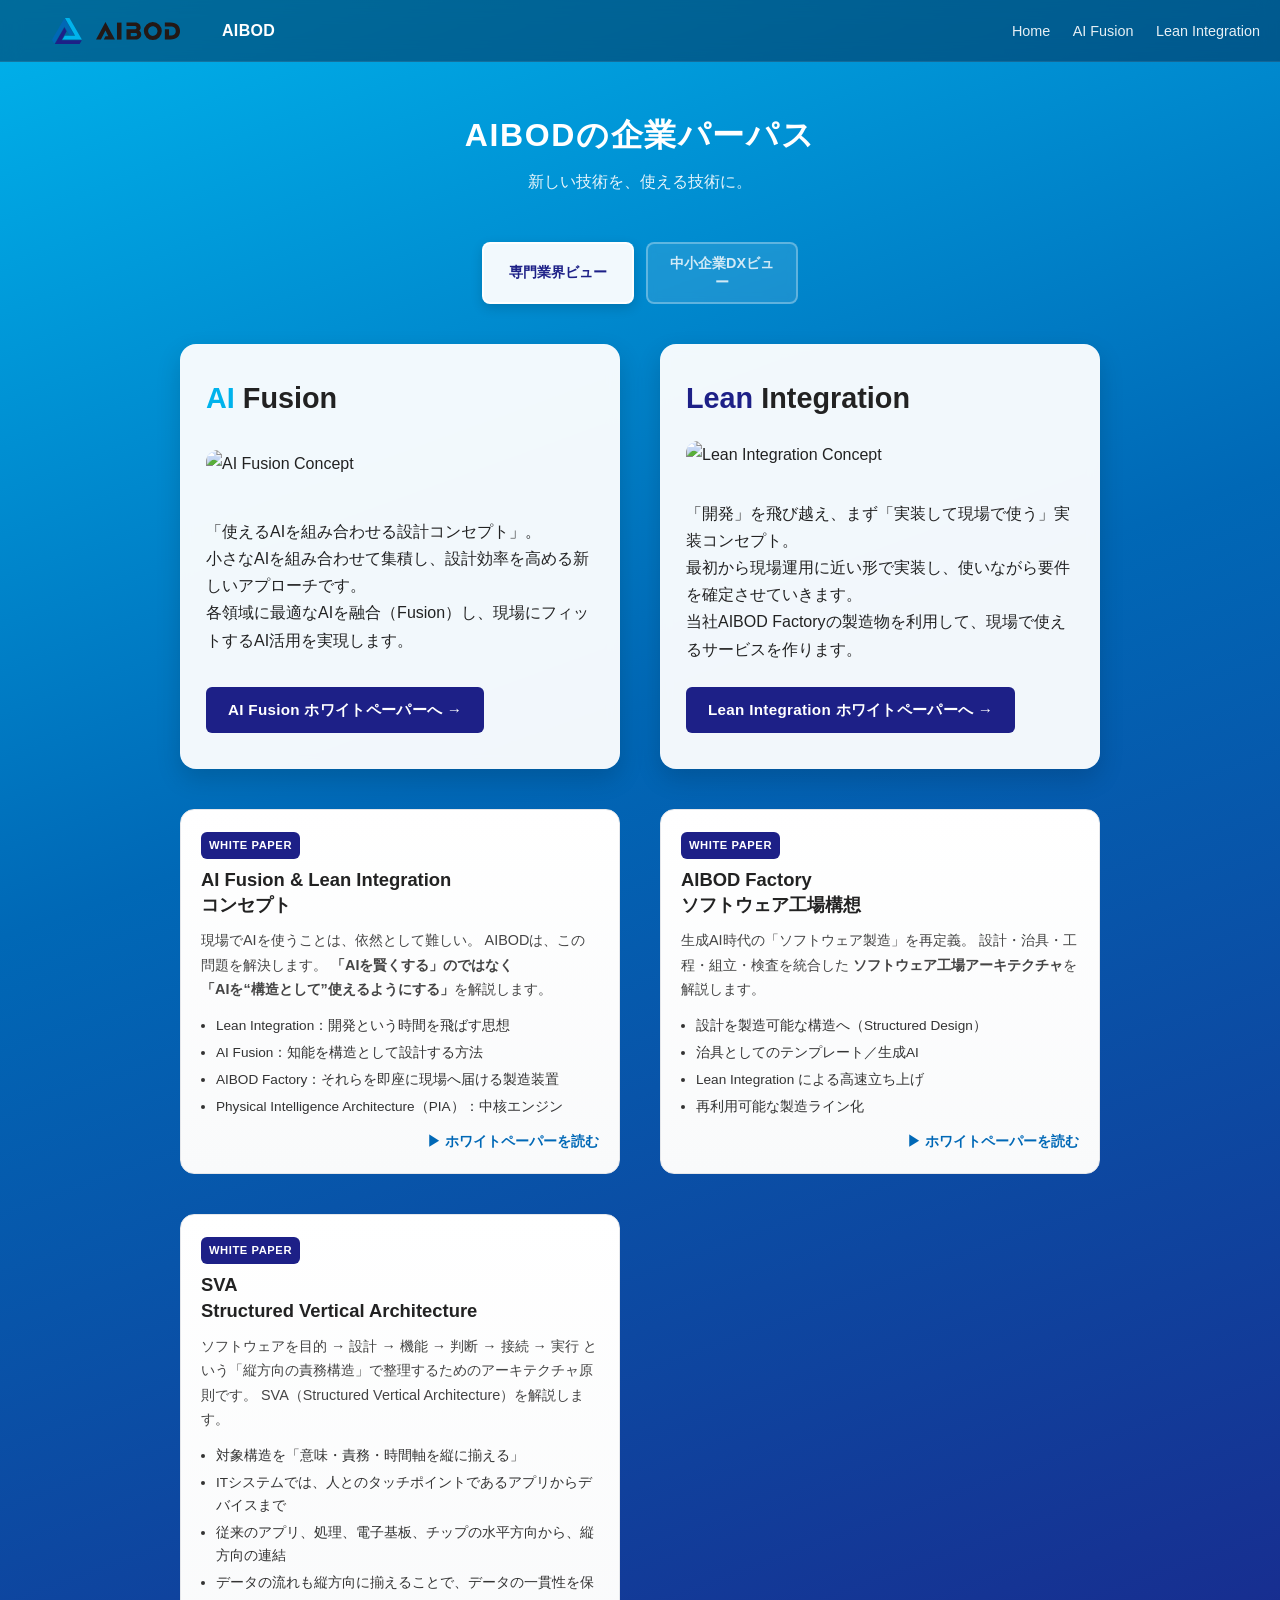
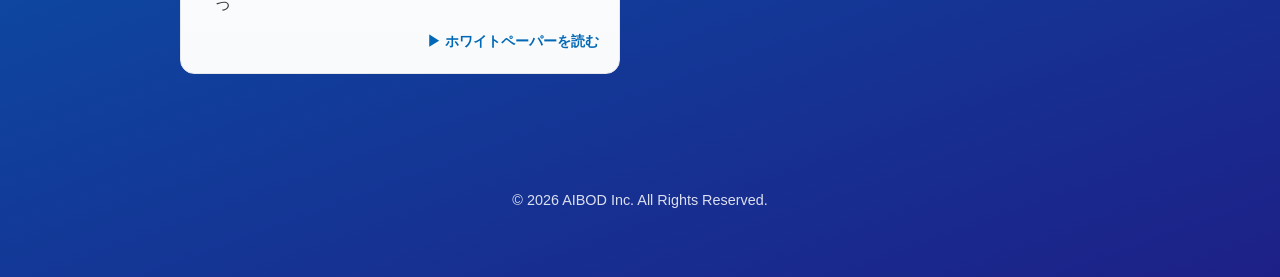
==== commit 932d1268: "update" ====
--- a/index.html
+++ b/index.html
@@ -153,7 +153,7 @@
       <div class="paper-card-inner">
         <div class="paper-card-header">
           <span class="paper-badge">WHITE PAPER</span>
-          <h3>SVA<br>非IT部門のAI活用</h3>
+          <h3>非ITの方へ<br>非IT部門のAI活用</h3>
         </div>
         <div class="paper-card-body">
           <p class="paper-desc">
--- a/style.css
+++ b/style.css
@@ -316,3 +316,20 @@
 body.sme-mode .card[data-mode="sme"] {
   display: flex;
 }
+
+/* Paper card mode switching */
+.paper-card[data-mode="advanced"] {
+  display: block;
+}
+
+.paper-card[data-mode="sme"] {
+  display: none;
+}
+
+body.sme-mode .paper-card[data-mode="advanced"] {
+  display: none;
+}
+
+body.sme-mode .paper-card[data-mode="sme"] {
+  display: block;
+}
